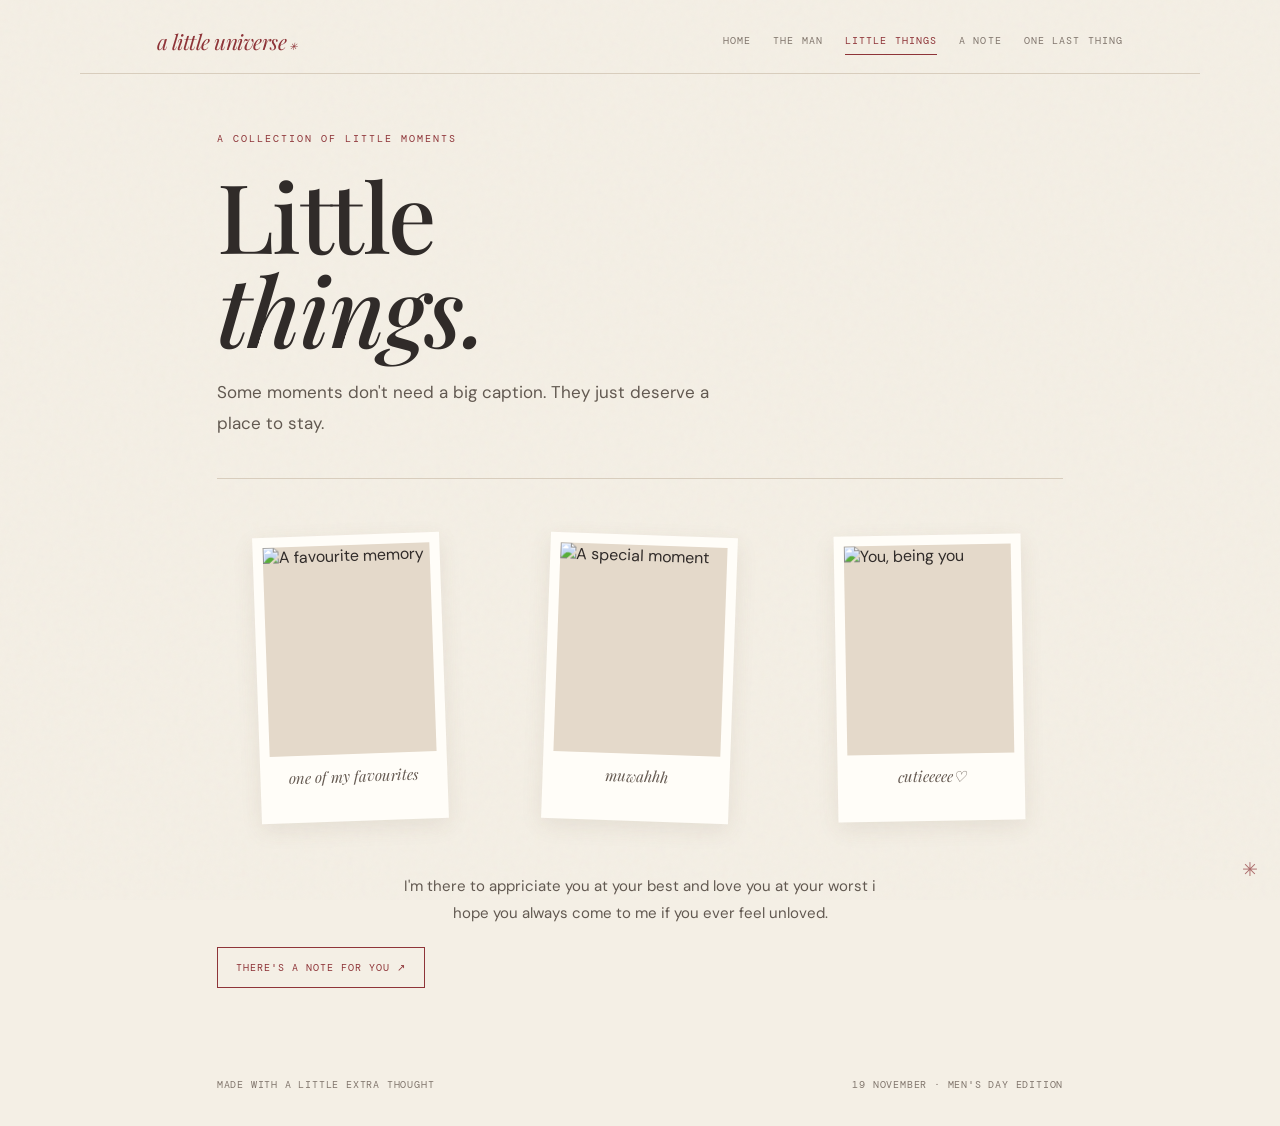
==== little-things.html @ 9ea8d3a7 "Add files via upload" ====
<!doctype html>
<html lang="en"><head><meta charset="utf-8"><meta name="viewport" content="width=device-width,initial-scale=1"><meta name="theme-color" content="#f4efe5"><title>Little Things · a little universe</title><link rel="stylesheet" href="style.css"></head>
<body>
<header class="site-header">
  <a class="brand" href="index.html">a little universe<span style="font-size:10px"> ✳</span></a>
  <nav class="nav">
    <a href="index.html">home</a><a href="the-man.html">the man</a><a href="little-things.html" class="active">little things</a><a href="a-note.html">a note</a><a href="final.html">one last thing</a>
  </nav>
</header>
<main>
<div class="eyebrow">A COLLECTION OF LITTLE MOMENTS</div><h1>Little<br><em>things.</em></h1>
<p class="lead">Some moments don't need a big caption. They just deserve a place to stay.</p>
<hr class="rule">
<div class="photo-grid">

  <figure class="polaroid" style="--tilt:-2deg">
    <img src="Images/Photo1.jpg" alt="A favourite memory">
    <figcaption>one of my favourites</figcaption>
  </figure>

  <figure class="polaroid" style="--tilt:2deg">
    <img src="Images/Photo2.jpg" alt="A special moment">
    <figcaption>muwahhh</figcaption>
  </figure>
  <figure class="polaroid" style="--tilt:-1deg">
    <img src="Images/photo3.jpg" alt="You, being you">
    <figcaption>cutieeeee♡</figcaption>
  </figure>

</div>
<p style="text-align:center;margin:35px auto 0;max-width:500px">I'm there to appriciate you at your best and love you at your worst i hope you always come to me if you ever feel unloved.</p>
<a class="btn" href="a-note.html">there's a note for you ↗</a>
</main>
<footer class="site-footer"><span>MADE WITH A LITTLE EXTRA THOUGHT</span><span>19 NOVEMBER · MEN'S DAY EDITION</span></footer><div class="spider" aria-hidden="true">✳</div>
<script src="script.js"></script></body></html>
---- style.css ----
@import url('https://fonts.googleapis.com/css2?family=DM+Mono:wght@400;500&family=DM+Sans:wght@400;500;600;700&family=Playfair+Display:ital,wght@0,500;0,600;1,500;1,600&display=swap');

:root{
  --paper:#f4efe5; --paper2:#ebe2d3; --ink:#302b29; --muted:#81766d;
  --red:#8e3438; --blue:#526b7c; --line:#d8cdbd; --white:#fbf8f1;
}
*{box-sizing:border-box}
html{scroll-behavior:smooth}
body{margin:0;background:var(--paper);color:var(--ink);font-family:'DM Sans',sans-serif;min-height:100vh}
body:before{content:"";position:fixed;inset:0;pointer-events:none;opacity:.18;z-index:-1;background-image:url("data:image/svg+xml,%3Csvg viewBox='0 0 180 180' xmlns='http://www.w3.org/2000/svg'%3E%3Cfilter id='n'%3E%3CfeTurbulence type='fractalNoise' baseFrequency='.8' numOctaves='3' stitchTiles='stitch'/%3E%3C/filter%3E%3Crect width='100%25' height='100%25' filter='url(%23n)' opacity='.16'/%3E%3C/svg%3E")}
a{color:inherit;text-decoration:none}
button{font:inherit}
.site-header{max-width:1120px;margin:auto;padding:27px 6vw 18px;display:flex;align-items:center;justify-content:space-between;border-bottom:1px solid var(--line)}
.brand{font-family:'Playfair Display',serif;font-size:21px;font-style:italic;color:var(--red);letter-spacing:-.5px}
.nav{display:flex;gap:22px;flex-wrap:wrap;justify-content:flex-end}
.nav a{font:10px 'DM Mono',monospace;text-transform:uppercase;letter-spacing:1.1px;color:var(--muted);padding:7px 0;border-bottom:1px solid transparent}
.nav a:hover,.nav a.active{color:var(--red);border-color:var(--red)}
main{max-width:1000px;margin:auto;padding:58px 6vw 90px}
.eyebrow{font:10px 'DM Mono',monospace;letter-spacing:2px;text-transform:uppercase;color:var(--red)}
h1,h2,h3{font-family:'Playfair Display',serif;font-weight:500;letter-spacing:-1.3px}
h1{font-size:clamp(48px,9vw,96px);line-height:.98;margin:22px 0}
h2{font-size:clamp(34px,5vw,54px);line-height:1.08;margin:12px 0 18px}
h3{font-size:25px;margin:0 0 10px}
p{line-height:1.8;color:#625951;font-size:15px}
.lead{font-size:17px;max-width:540px}
.hero{min-height:65vh;display:grid;grid-template-columns:1.2fr .8fr;gap:45px;align-items:center}
.hero-copy{padding:20px 0}
.hero h1 em{color:var(--red);font-weight:500}
.hero-art{position:relative;min-height:360px;display:grid;place-items:center}
.orbit{width:min(310px,70vw);aspect-ratio:1;border:1px solid #cdbdaf;border-radius:50%;display:grid;place-items:center;position:relative}
.orbit:before,.orbit:after{content:"";position:absolute;border:1px solid #d9c9b9;border-radius:50%;inset:22px}
.orbit:after{inset:48px}
.orbit-center{font-family:'Playfair Display',serif;font-size:78px;color:var(--red);transform:rotate(-9deg)}
.orbit-note{position:absolute;right:-15px;bottom:32px;background:var(--paper2);padding:12px 15px;font:10px 'DM Mono',monospace;transform:rotate(4deg)}
.btn{display:inline-flex;align-items:center;gap:12px;border:1px solid var(--red);padding:13px 18px;color:var(--red);font:10px 'DM Mono',monospace;text-transform:uppercase;letter-spacing:1px;margin-top:20px;transition:.2s}
.btn:hover{background:var(--red);color:var(--white);transform:translateY(-2px)}
.section-top{display:flex;justify-content:space-between;align-items:end;gap:20px;margin-bottom:28px}
.small-note{font:10px 'DM Mono',monospace;color:var(--muted);letter-spacing:1px}
.rule{border:0;border-top:1px solid var(--line);margin:40px 0}
.grid{display:grid;grid-template-columns:repeat(2,1fr);gap:18px}
.card{background:rgba(251,248,241,.65);border:1px solid var(--line);padding:24px;min-height:180px}
.card .number{font:10px 'DM Mono',monospace;color:var(--red);margin-bottom:26px}
.card p{margin-bottom:0}
.quote{font-family:'Playfair Display',serif;font-size:clamp(25px,4vw,39px);line-height:1.35;color:var(--ink);max-width:720px}
.quote em{color:var(--red)}
.photo-grid{display:grid;grid-template-columns:repeat(3,1fr);gap:22px;align-items:start}
.polaroid{background:#fffdf8;padding:10px 10px 35px;box-shadow:0 7px 22px #5b463018;transform:rotate(var(--tilt));}
.polaroid img{width:100%;aspect-ratio:4/5;object-fit:cover;display:block;background:#e4d9ca}
.polaroid figcaption{font-family:'Playfair Display',serif;font-style:italic;text-align:center;margin-top:12px;color:#665b53;font-size:15px}
.placeholder{display:grid;place-items:center;text-align:center;color:#928477;font:10px 'DM Mono',monospace;letter-spacing:1px;padding:20px}
.note-paper{max-width:700px;margin:25px auto;background:#fbf8f1;border:1px solid var(--line);padding:clamp(25px,6vw,58px);box-shadow:0 10px 35px #493c2910}
.note-paper p{font-family:'Playfair Display',serif;font-size:18px;line-height:1.9;color:#50463e}
.signature{font-family:'Playfair Display',serif;font-style:italic;font-size:25px;color:var(--red);margin-top:30px}
.secret{max-width:620px;margin:30px auto;text-align:center;padding:42px 25px;border:1px dashed #bdaea0;background:#f8f3e9}
.secret-message{display:none;margin-top:28px;font-family:'Playfair Display',serif;font-size:27px;line-height:1.4;color:var(--red)}
.secret-message.show{display:block;animation:fade .8s ease}
@keyframes fade{from{opacity:0;transform:translateY(8px)}to{opacity:1;transform:translateY(0)}}
.site-footer{max-width:1000px;margin:auto;padding:0 6vw 35px;display:flex;justify-content:space-between;gap:15px;color:var(--muted);font:10px 'DM Mono',monospace;letter-spacing:.8px}
.spider{position:fixed;right:22px;bottom:18px;color:var(--red);font-size:19px;opacity:.7;pointer-events:none}
.ticker{overflow:hidden;border-block:1px solid var(--line);padding:11px 0;margin-top:15px;color:var(--blue);font:10px 'DM Mono',monospace;letter-spacing:2px;white-space:nowrap}
.ticker span{display:inline-block;animation:marquee 24s linear infinite}
@keyframes marquee{to{transform:translateX(-50%)}}
@media(max-width:700px){
 .site-header{align-items:flex-start;gap:18px;flex-direction:column;padding-top:22px}
 .nav{gap:13px;justify-content:flex-start}
 .nav a{font-size:9px}
 main{padding-top:40px}
 .hero{grid-template-columns:1fr;gap:10px;min-height:auto}
 .hero-art{min-height:270px}
 .grid{grid-template-columns:1fr}
 .photo-grid{grid-template-columns:repeat(2,1fr);gap:14px}
 .photo-grid figure:last-child{grid-column:1/-1;width:70%;margin:0 auto}
 .site-footer{flex-direction:column}
}
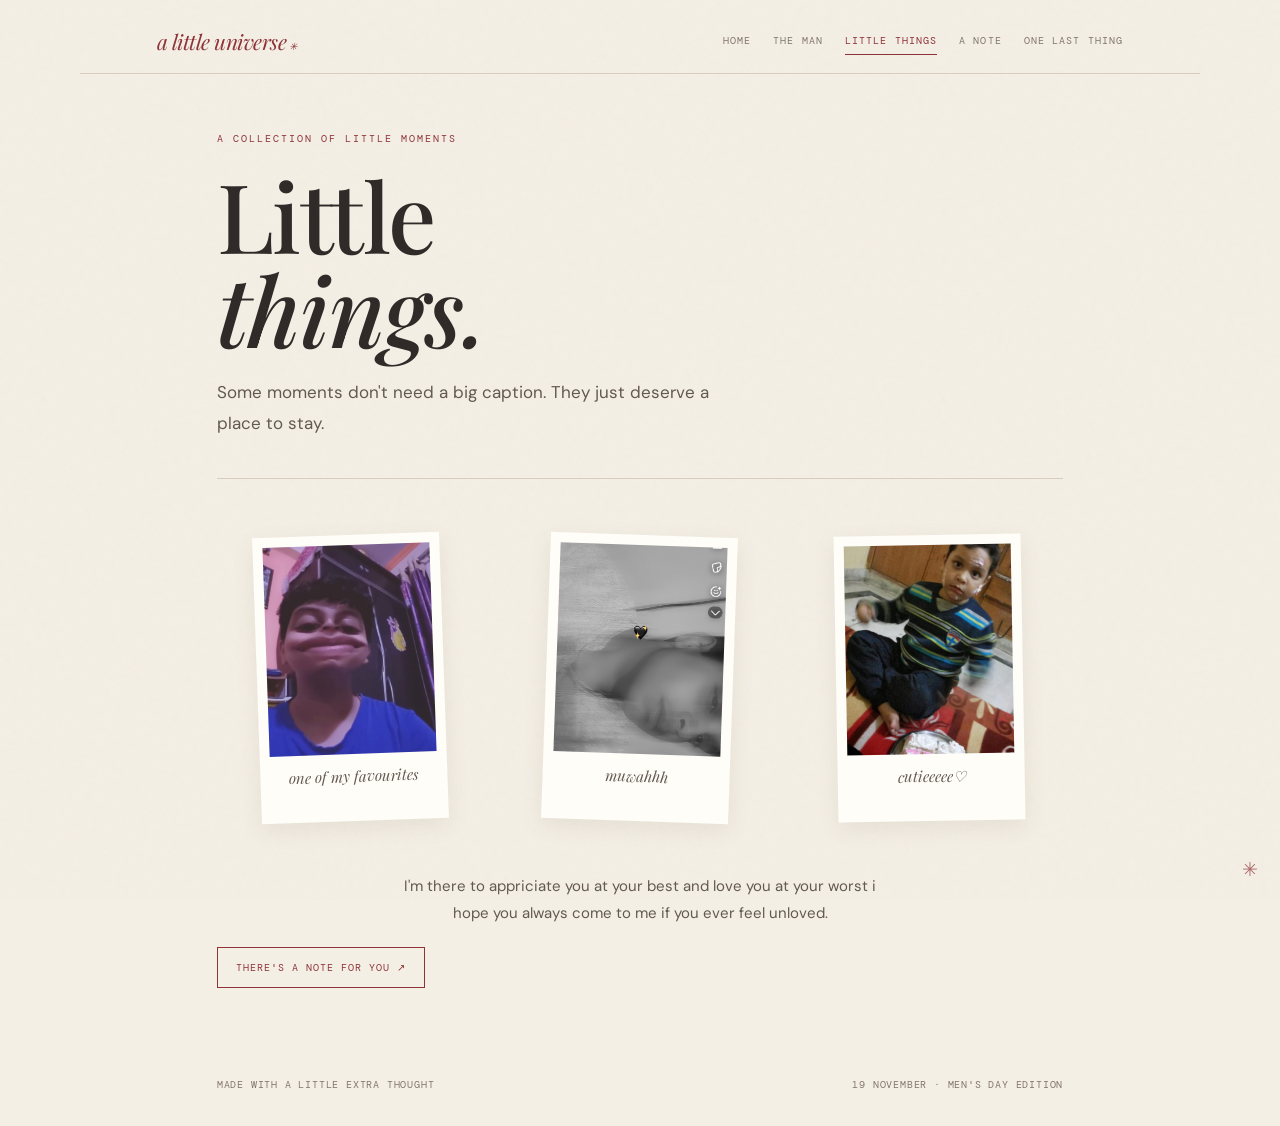
==== commit ebfd8976: "Update little-things.html" ====
--- a/little-things.html
+++ b/little-things.html
@@ -14,16 +14,16 @@
 <div class="photo-grid">
 
   <figure class="polaroid" style="--tilt:-2deg">
-    <img src="Images/Photo1.jpg" alt="A favourite memory">
+    <img src="Photo1.jpg" alt="A favourite memory">
     <figcaption>one of my favourites</figcaption>
   </figure>
 
   <figure class="polaroid" style="--tilt:2deg">
-    <img src="Images/Photo2.jpg" alt="A special moment">
+    <img src="Photo2.jpg" alt="A special moment">
     <figcaption>muwahhh</figcaption>
   </figure>
   <figure class="polaroid" style="--tilt:-1deg">
-    <img src="Images/photo3.jpg" alt="You, being you">
+    <img src="Photo3.jpg" alt="You, being you">
     <figcaption>cutieeeee♡</figcaption>
   </figure>
 
@@ -32,4 +32,4 @@
 <a class="btn" href="a-note.html">there's a note for you ↗</a>
 </main>
 <footer class="site-footer"><span>MADE WITH A LITTLE EXTRA THOUGHT</span><span>19 NOVEMBER · MEN'S DAY EDITION</span></footer><div class="spider" aria-hidden="true">✳</div>
-<script src="script.js"></script></body></html>+<script src="script.js"></script></body></html>
